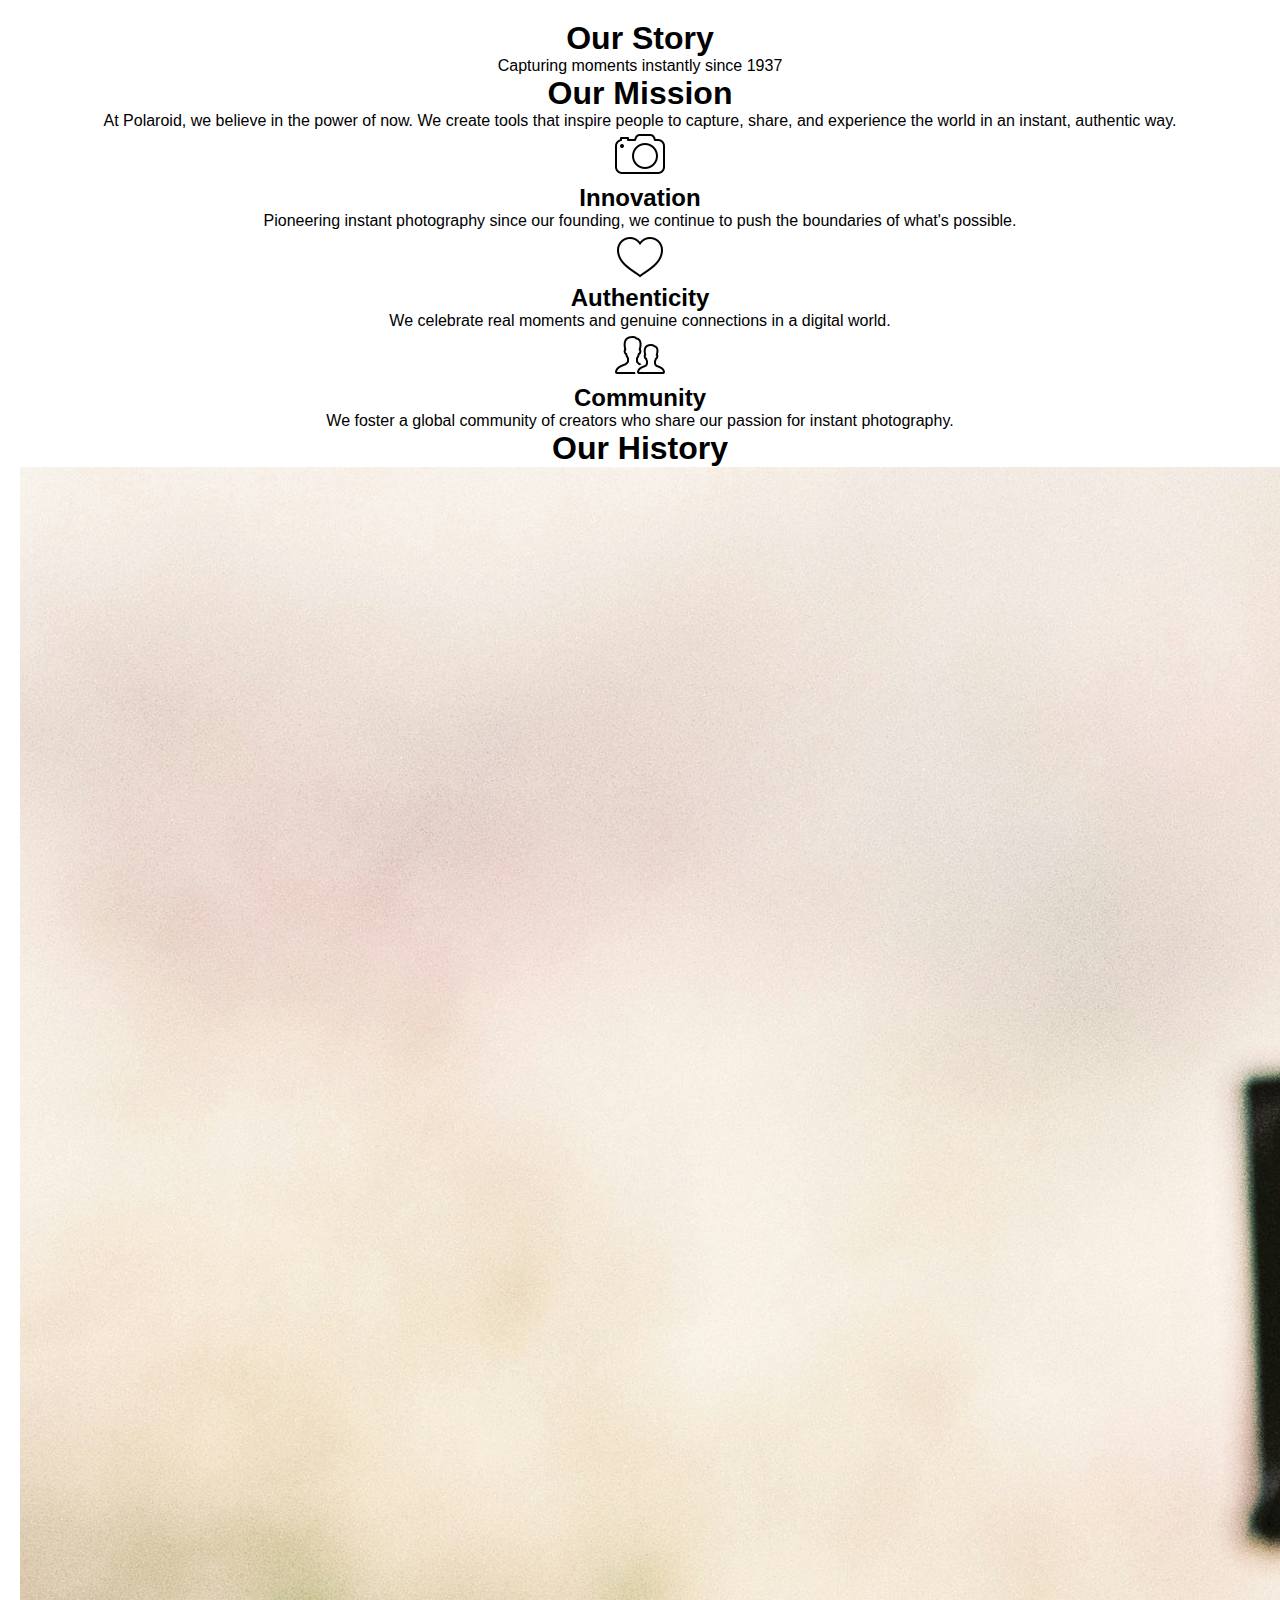
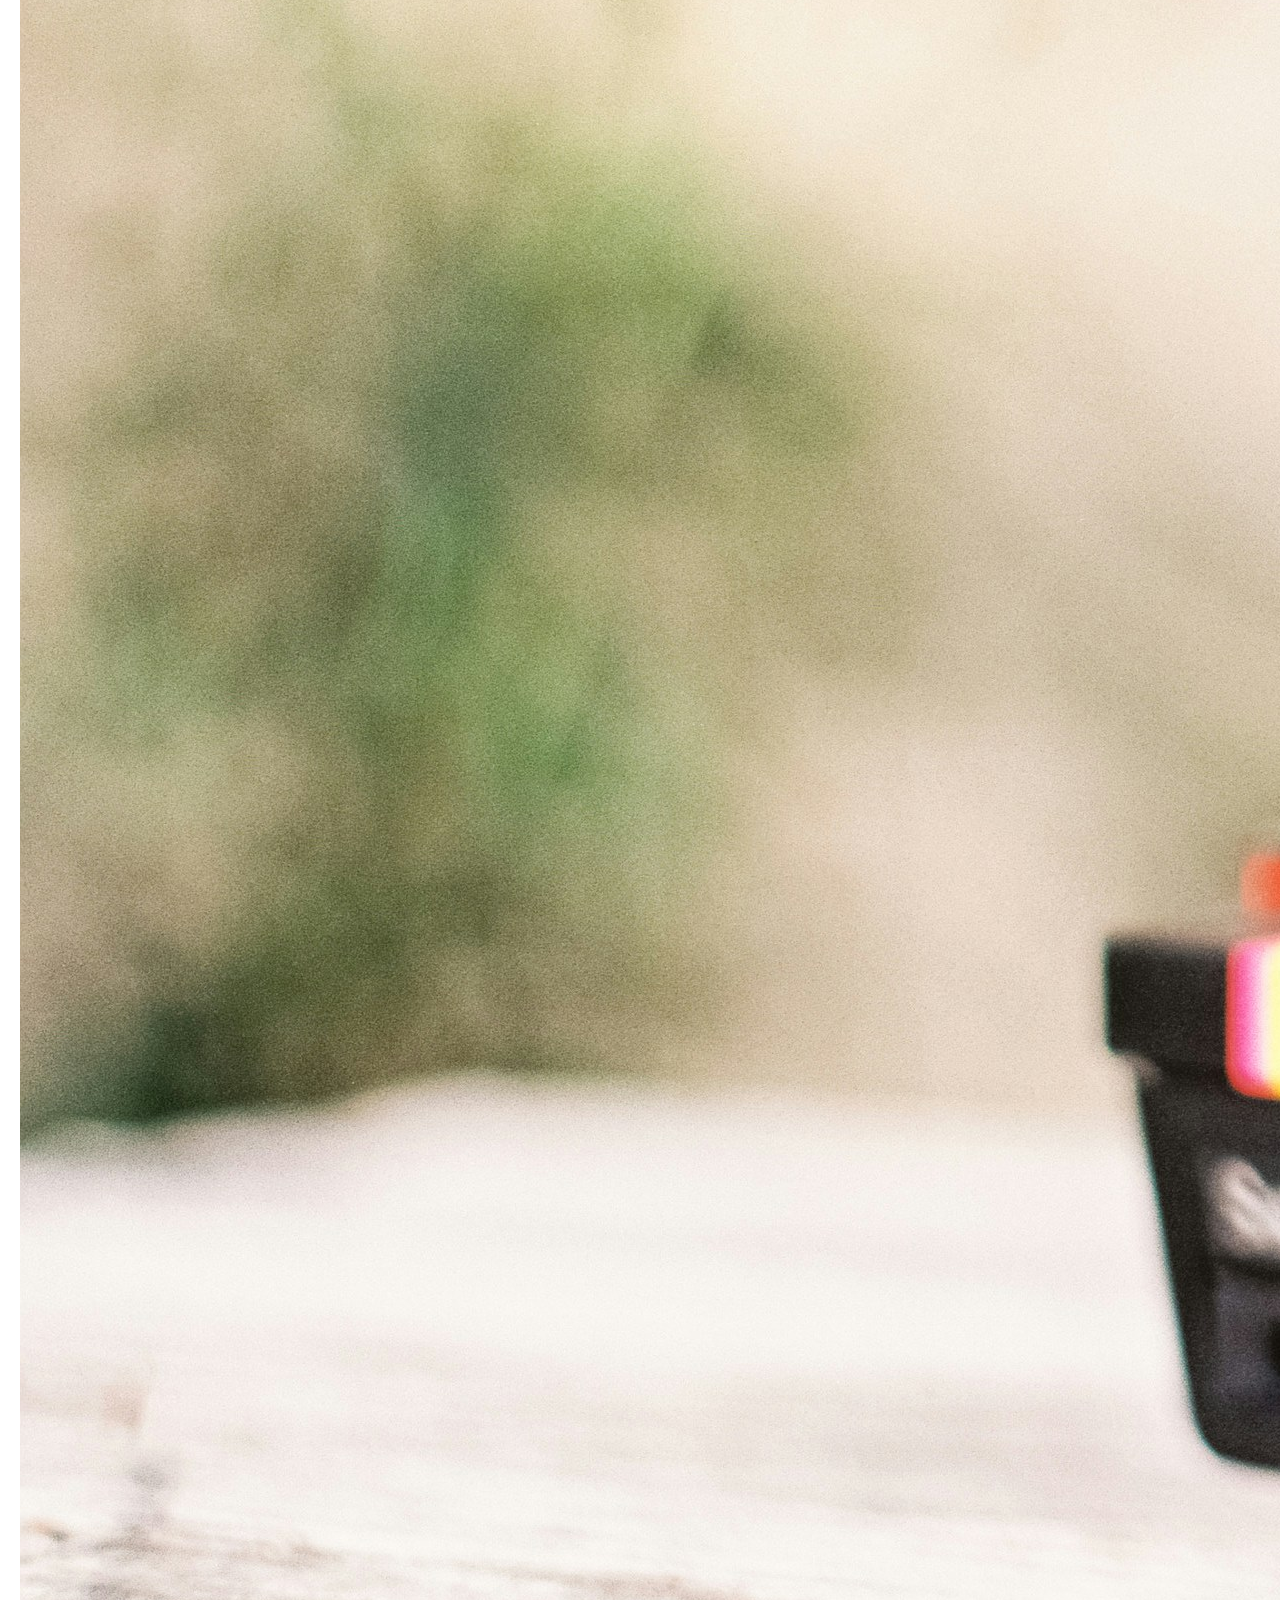
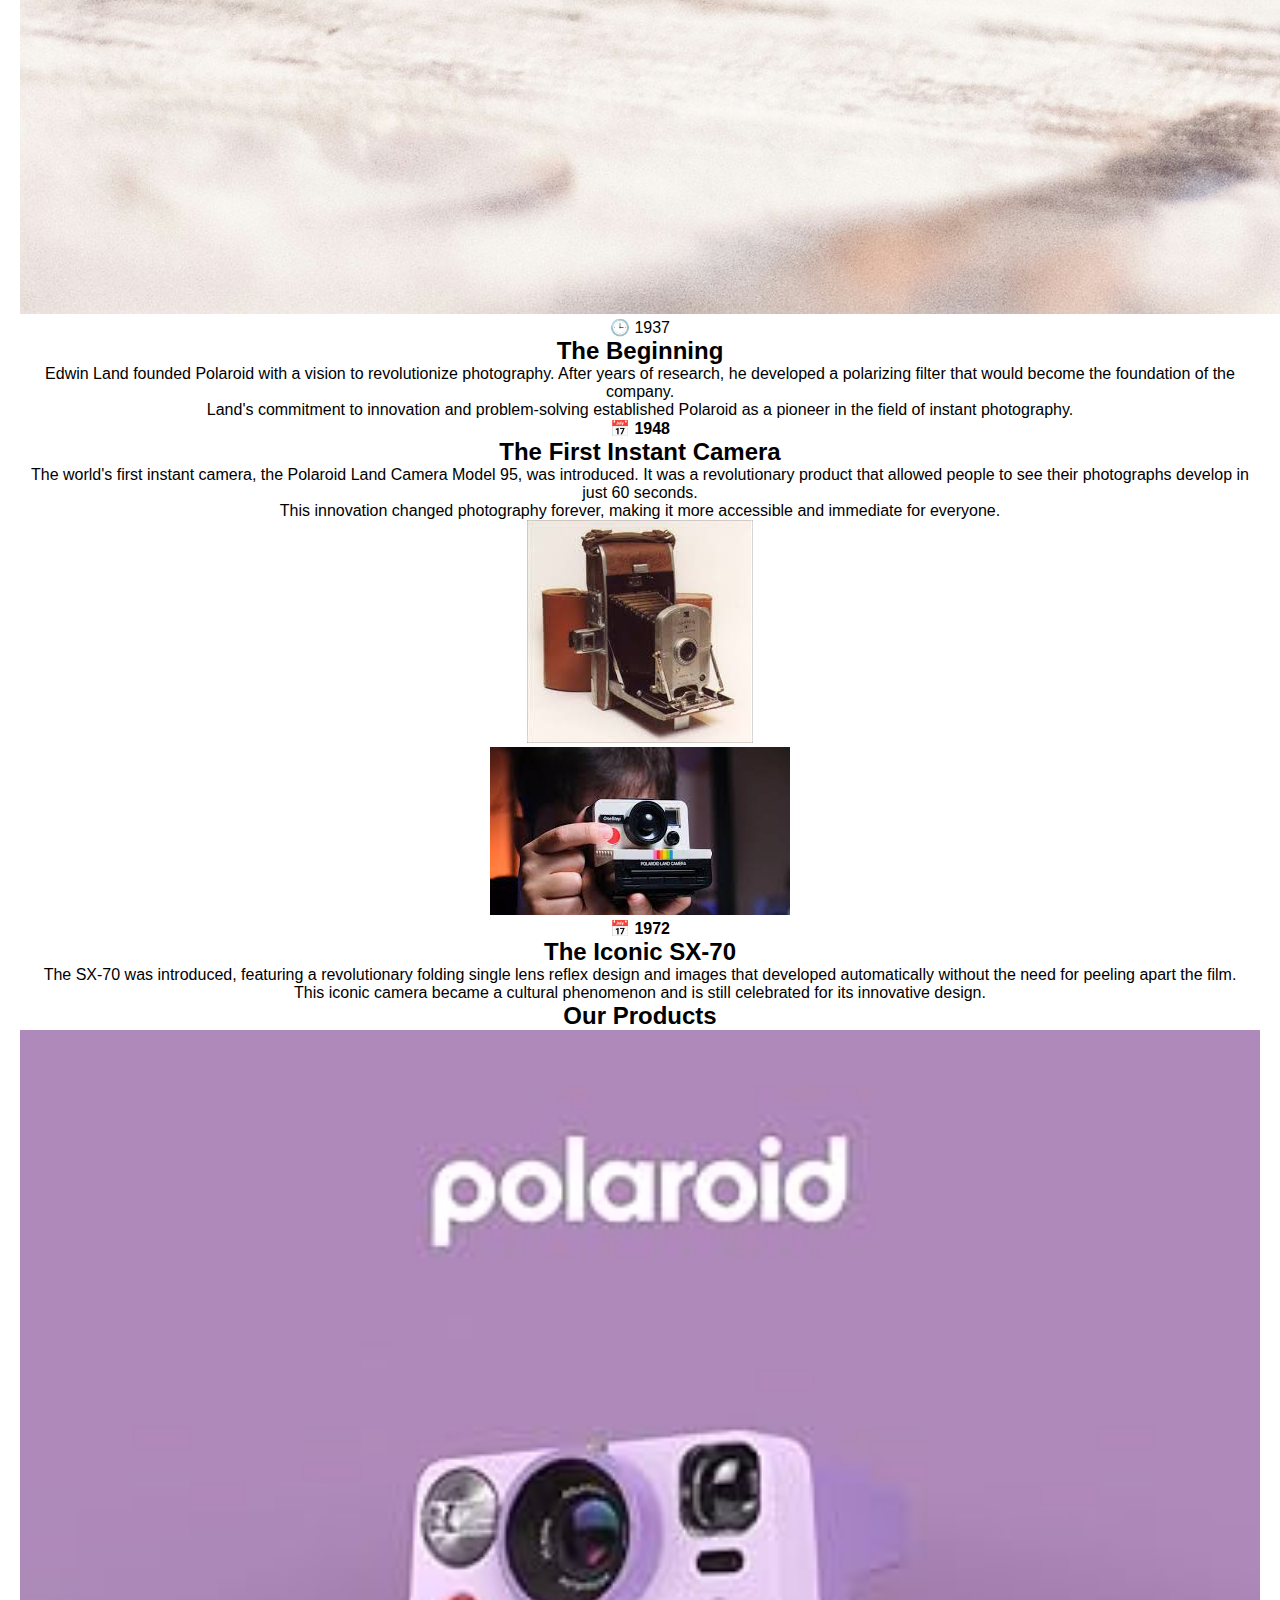
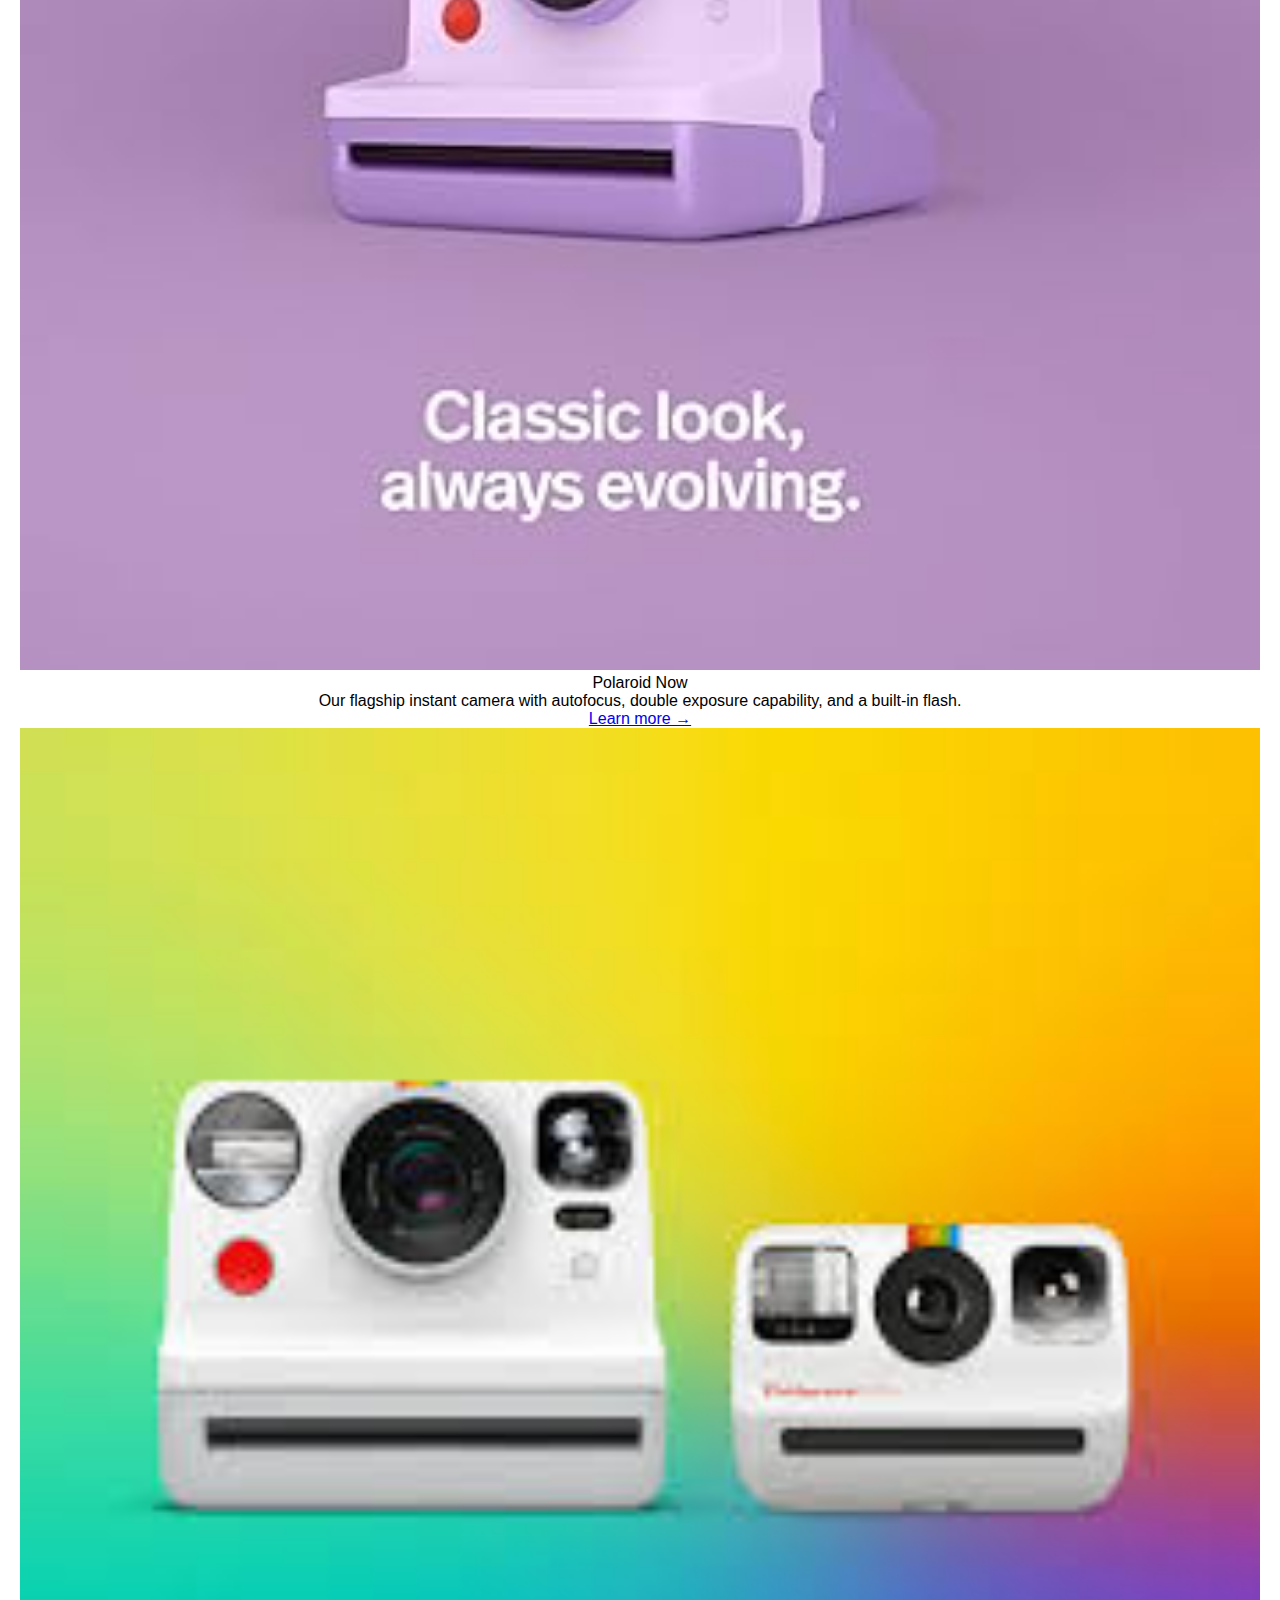
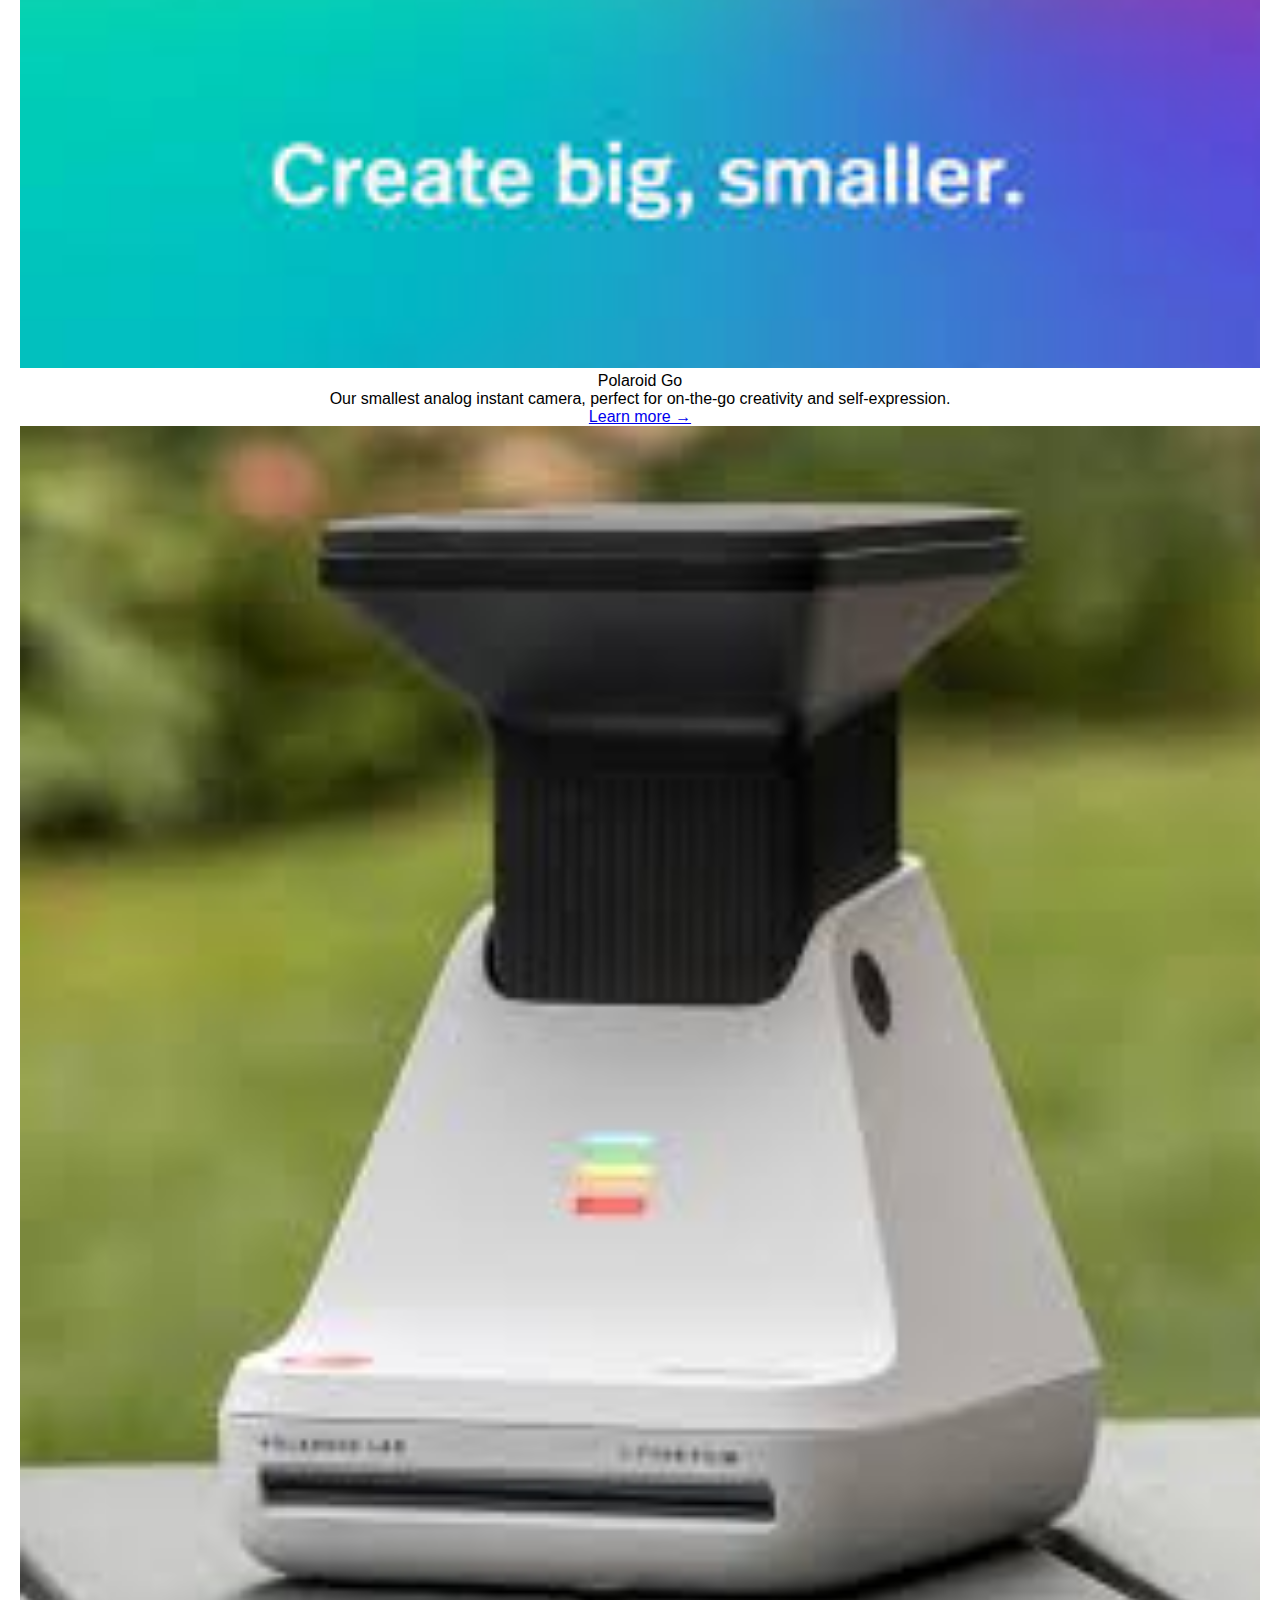
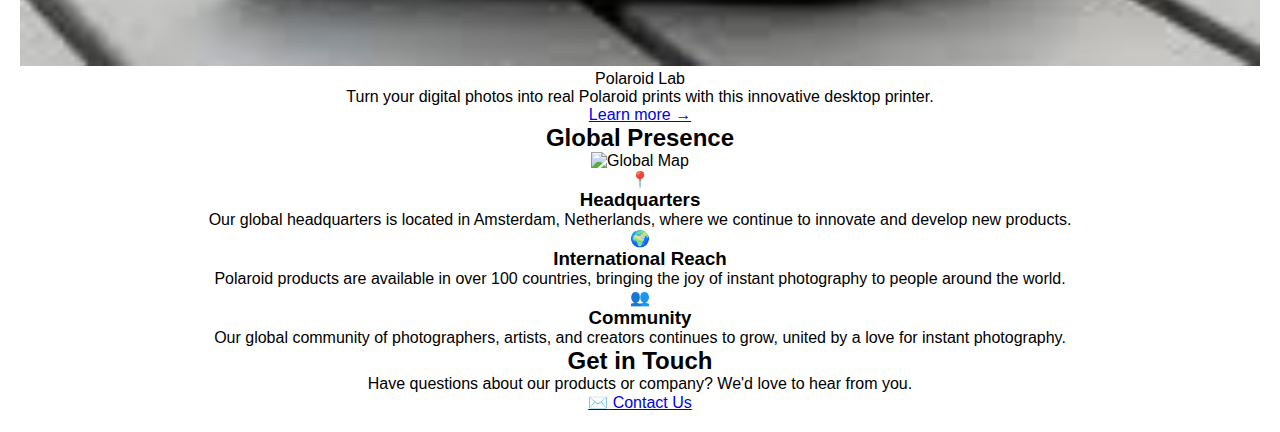
==== About/About.html @ 6f689ea4 "initial commit" ====
<!DOCTYPE html>
<html lang="en">
<head>
    <meta charset="UTF-8">
    <meta name="viewport" content="width=device-width, initial-scale=1.0">
    <title>About - Polaroid</title>
    <link rel="stylesheet" href="../Navbar/navbar.css"> 
    <link rel="stylesheet" href="about.css">
</head>
<body>

    <div id="navbar"></div>

    <!-- Hero Section -->
    <section class="hero">
        <div class="hero-overlay">
            <h1 class="hero-title">Our Story</h1>
            <p class="hero-subtitle">Capturing moments instantly since 1937</p>
        </div>
    </section>

    <!-- Mission Section -->
    <section class="mission">
        <h1 class="section-title">Our Mission</h1>
        <p class="mission-text">
            At Polaroid, we believe in the power of now. We create tools that inspire people to capture, share, and experience the world in an instant, authentic way.
        </p>

        <div class="card-container">
            <div class="card">
                <div class="card-icon"><img src="Images/logo1.png" alt="Innovation Icon"></div>
                <h2>Innovation</h2>
                <p>Pioneering instant photography since our founding, we continue to push the boundaries of what's possible.</p>
            </div>
            <div class="card">
                <div class="card-icon"><img src="Images/logo2.png" alt="Authenticity Icon"></div>
                <h2>Authenticity</h2>
                <p>We celebrate real moments and genuine connections in a digital world.</p>
            </div>
            <div class="card">
                <div class="card-icon"><img src="Images/logo3.png" alt="Community Icon"></div>
                <h2>Community</h2>
                <p>We foster a global community of creators who share our passion for instant photography.</p>
            </div>
        </div>
    </section>

    <!-- History Section -->
    <section class="history">
        <h1 class="section-title">Our History</h1>

        <div class="history-item">
            <div class="history-image">
                <img src="Images/Beginning.jpg" alt="Polaroid History">
            </div>
            <div class="history-text">
                <p class="history-year"><span>🕒</span> 1937</p>
                <h2 class="history-heading">The Beginning</h2>
                <p class="history-description">
                    Edwin Land founded Polaroid with a vision to revolutionize photography. After years of research, 
                    he developed a polarizing filter that would become the foundation of the company.
                </p>
                <p class="history-description">
                    Land's commitment to innovation and problem-solving established Polaroid as a pioneer 
                    in the field of instant photography.
                </p>
            </div>
        </div>

        <div class="history-item">
            <div class="history-text">
                <div class="history-year">📅 <strong>1948</strong></div>
                <h2 class="history-heading">The First Instant Camera</h2>
                <p class="history-description">
                    The world's first instant camera, the Polaroid Land Camera Model 95, was introduced.
                    It was a revolutionary product that allowed people to see their photographs develop
                    in just 60 seconds.
                </p>
                <p class="history-description">
                    This innovation changed photography forever, making it more accessible and immediate for everyone.
                </p>
            </div>
            <div class="history-image">
                <img src="Images/FirstCamera.jpg" alt="First Instant Camera">
            </div>
        </div>

        <div class="history-item">
            <div class="history-image">
                <img src="Images/IconicSX70.jpg" alt="SX-70 Camera">
            </div>
            <div class="history-text">
                <div class="history-year">📅 <strong>1972</strong></div>
                <h2 class="history-heading">The Iconic SX-70</h2>
                <p class="history-description">
                    The SX-70 was introduced, featuring a revolutionary folding single lens reflex design
                    and images that developed automatically without the need for peeling apart the film.
                </p>
                <p class="history-description">
                    This iconic camera became a cultural phenomenon and is still celebrated for its
                    innovative design.
                </p>
            </div>
        </div>

    </section>

    <!-- Products Section -->
    <section>
        <h2>Our Products</h2>

    <div class="product-container">
        <div class="product-card">
            <div class="product-image">
                <img src="Images/Latestcam.jpg" alt="Polaroid Now" width="100%">
            </div>
            <div class="product-title">Polaroid Now</div>
            <div class="product-description">
                Our flagship instant camera with autofocus, double exposure capability, and a built-in flash.
            </div>
            <a href="https://www.polaroid.com/cameras/now-camera" class="product-link">Learn more &rarr;</a>
        </div>

        <div class="product-card">
            <div class="product-image">
                <img src="Images/PolaroidGo.jpg" alt="Polaroid Go" width="100%">
            </div>
            <div class="product-title">Polaroid Go</div>
            <div class="product-description">
                Our smallest analog instant camera, perfect for on-the-go creativity and self-expression.
            </div>
            <a href="https://www.polaroid.com/products/go-polaroid-camera" class="product-link">Learn more &rarr;</a>
        </div>

        <div class="product-card">
            <div class="product-image">
                <img src="Images/PolaroidLab.jpg" alt="Polaroid Lab" width="100%">
            </div>
            <div class="product-title">Polaroid Lab</div>
            <div class="product-description">
                Turn your digital photos into real Polaroid prints with this innovative desktop printer.
            </div>
            <a href="https://www.polaroid.com/products/polaroid-lab" class="product-link">Learn more &rarr;</a>
        </div>
    </div>
    </section>

    <!-- Global Presence Section -->
    <section class="global-presence">
        <h2 class="section-title">Global Presence</h2>
        <div class="global-container">
            <div class="global-image">
                <img src="Images/globe.jpg" alt="Global Map" />
            </div>
            <div class="global-info">
                <div class="global-item">
                    <span class="global-icon">📍</span>
                    <div>
                        <h3 class="global-heading">Headquarters</h3>
                        <p class="global-description">
                            Our global headquarters is located in Amsterdam, Netherlands, where we continue to innovate and develop new products.
                        </p>
                    </div>
                </div>
                <div class="global-item">
                    <span class="global-icon">🌍</span>
                    <div>
                        <h3 class="global-heading">International Reach</h3>
                        <p class="global-description">
                            Polaroid products are available in over 100 countries, bringing the joy of instant photography to people around the world.
                        </p>
                    </div>
                </div>
                <div class="global-item">
                    <span class="global-icon">👥</span>
                    <div>
                        <h3 class="global-heading">Community</h3>
                        <p class="global-description">
                            Our global community of photographers, artists, and creators continues to grow, united by a love for instant photography.
                        </p>
                    </div>
                </div>
            </div>
        </div>
    </section>
    
    <!-- Get in Touch Section -->
    <section class="get-in-touch">
        <h2 class="contact-title">Get in Touch</h2>
        <p class="contact-description">
            Have questions about our products or company? We'd love to hear from you.
        </p>
        <div class="contact-buttons">
            <a href="/Contact/Contact.html" class="contact-btn contact-primary">
                <span class="contact-icon">✉️</span> Contact Us
            </a>
        </div>
    </section>
    
    

    <script src="about.js"></script>
</body>
</html>
---- Navbar/navbar.css ----
* {
    margin: 0;
    padding: 0;
    box-sizing: border-box;
    font-family: Arial, sans-serif;
}

body {
    background-color: #ffffff;
    text-align: center;
    padding: 20px;
}


.navbar {
    display: flex;
    justify-content: space-between;
    align-items: center;
    background: #ffffff;
    padding: 15px 20px;
    color: #010101;
}


.logo {
    font-size: 1.5rem;
    font-weight: bold;
}


.nav-links {
    list-style: none;
    display: flex;
}

.nav-links li {
    margin: 0 15px;
}

.nav-links a {
    text-decoration: none;
    color: rgb(63, 63, 63);
    font-size: 1.1rem;
    transition: 0.3s;
}

.nav-links a:hover {
    color: #ee72a6;
}

.menu-toggle {
    display: none;
    font-size: 1.8rem;
    cursor: pointer;
}


@media (max-width: 768px) {
    .nav-links {
        display: none;
        flex-direction: column;
        background: #444;
        position: absolute;
        top: 60px;
        right: 0;
        width: 200px;
        text-align: left;
        padding: 10px 0;
    }

    .nav-links li {
        margin: 10px 20px;
    }

    .menu-toggle {
        display: block;
    }

    .nav-active {
        display: flex;
    }
}
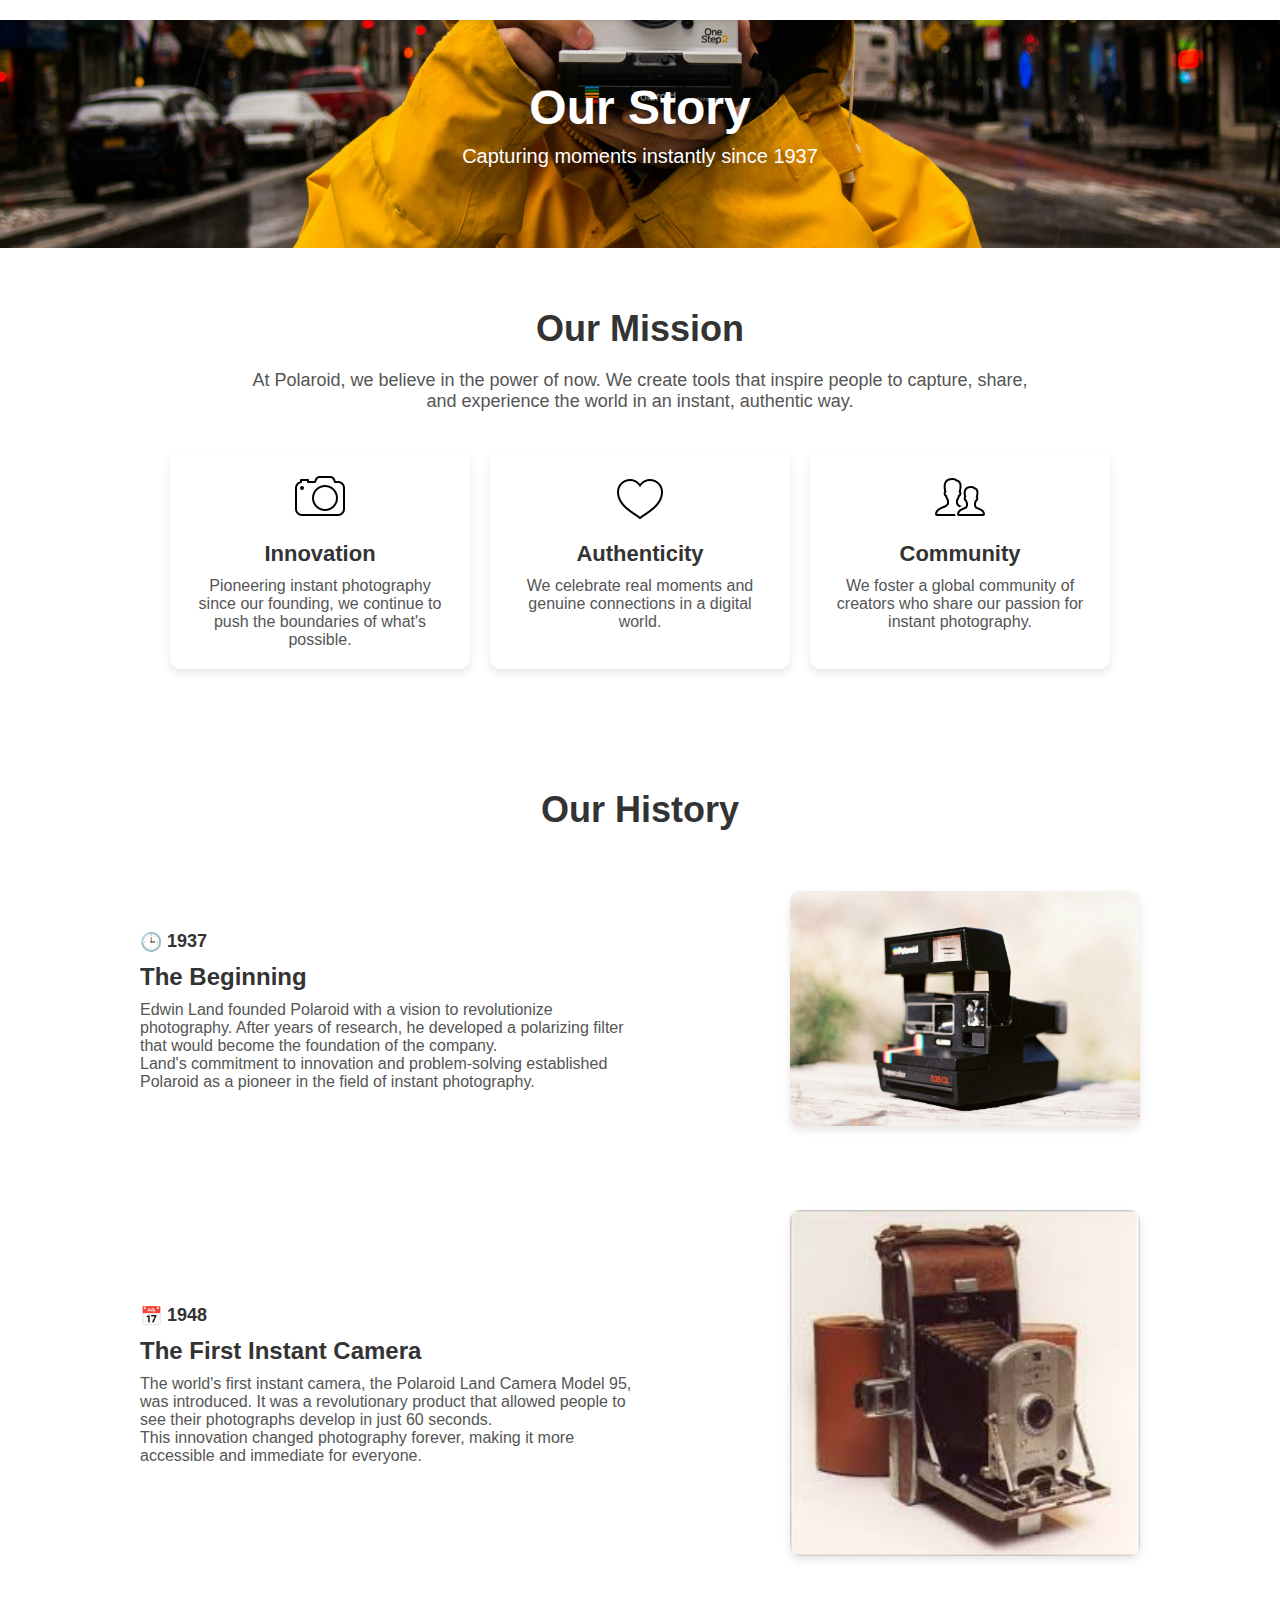
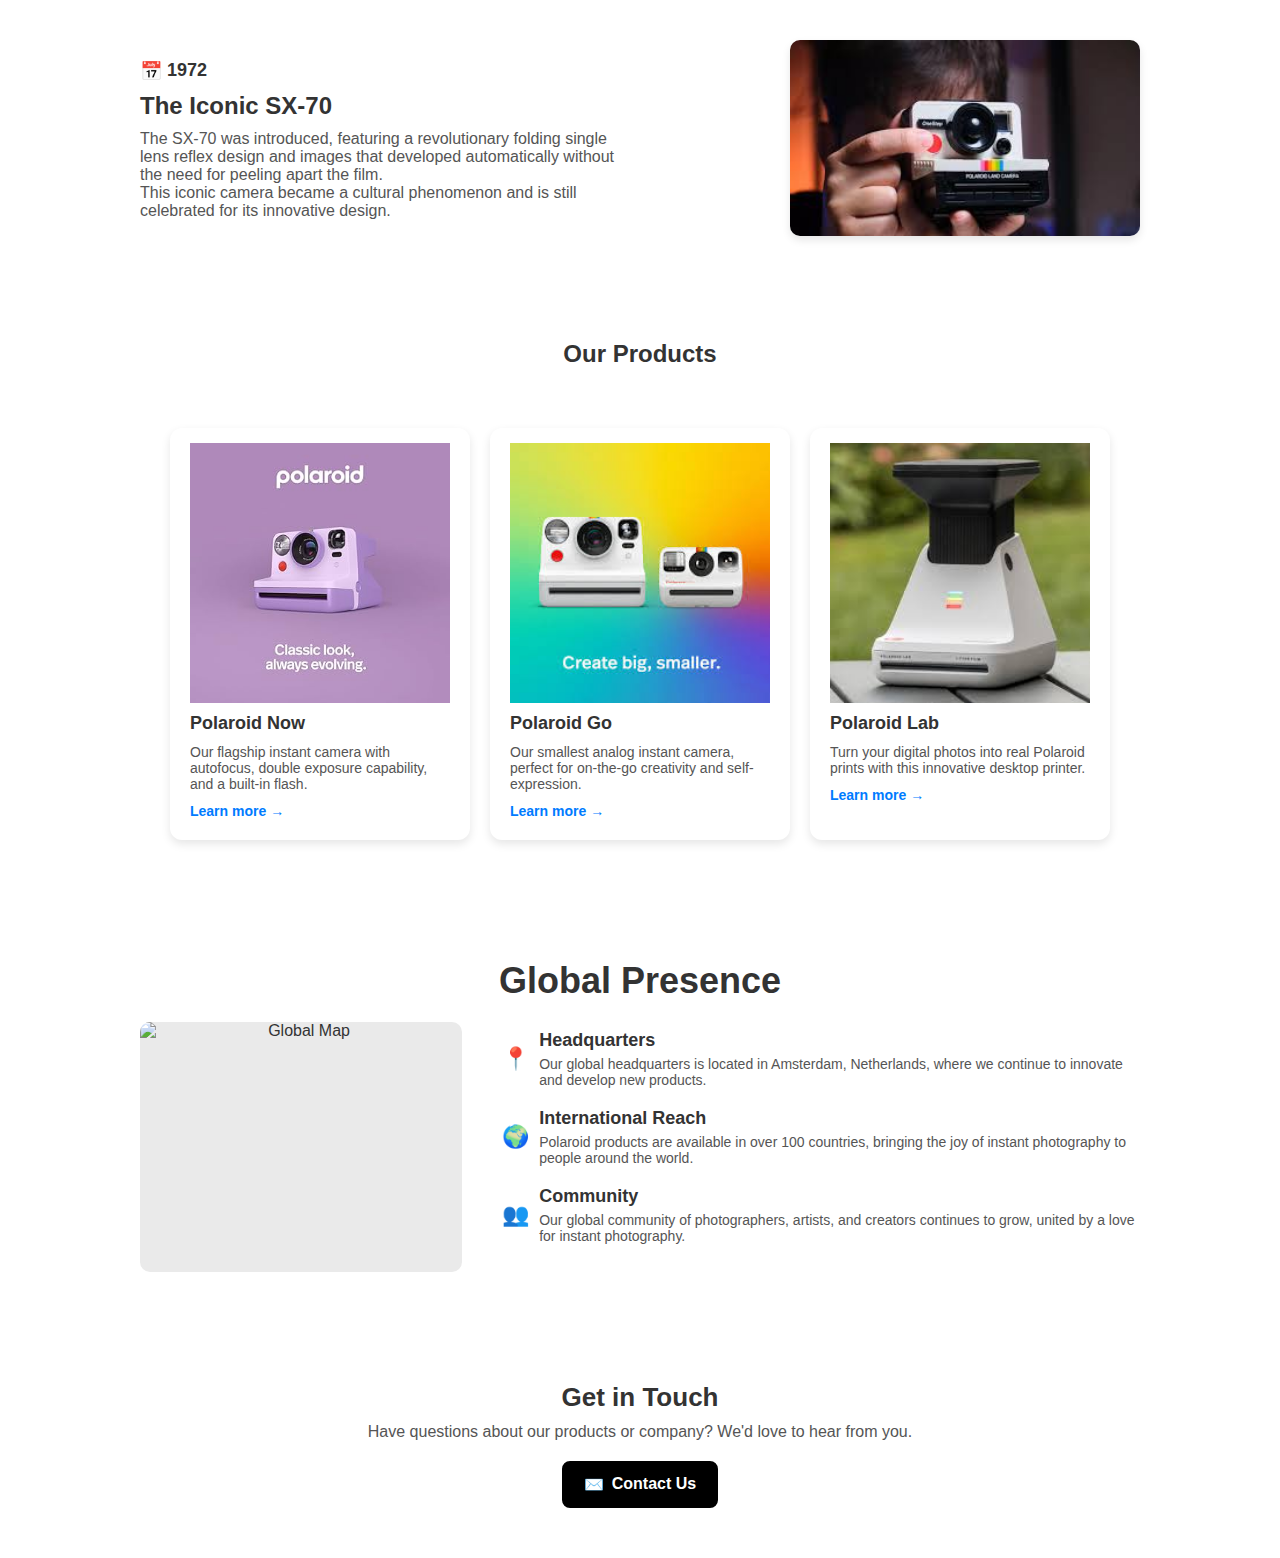
==== commit 6e86bee7: "Updated About.html content" ====
--- a/About/About.html
+++ b/About/About.html
@@ -5,7 +5,7 @@
     <meta name="viewport" content="width=device-width, initial-scale=1.0">
     <title>About - Polaroid</title>
     <link rel="stylesheet" href="../Navbar/navbar.css"> 
-    <link rel="stylesheet" href="about.css">
+    <link rel="stylesheet" href="About.css">
 </head>
 <body>
 
--- a/About/About.css
+++ b/About/About.css
@@ -0,0 +1,373 @@
+/* General Styling */
+body {
+    font-family: Arial, sans-serif;
+    margin: 0;
+    padding: 0;
+    color: #333;
+    background-color: #ffffff;
+    text-align: center;
+}
+
+#navbar {
+    position: fixed;
+    top: 0;
+    left: 0;
+    width: 100%;
+    background: white; 
+    z-index: 1000; 
+    padding: 10px 20px;
+    box-shadow: 0 2px 5px rgba(0, 0, 0, 0.1); 
+}
+
+/* Hero Section */
+.hero {
+    position: relative;
+    background: url('Images/image1.jpg') no-repeat center center;
+    background-size: cover;    
+    color: white;
+    padding: 80px 20px;
+    text-align: center;
+}
+
+.hero-overlay {
+    max-width: 800px;
+    margin: auto;
+}
+
+.hero-title {
+    font-size: 48px;
+    font-weight: bold;
+    margin-bottom: 10px;
+}
+
+.hero-subtitle {
+    font-size: 20px;
+    font-weight: 300;
+}
+
+/* Mission Section */
+.mission {
+    padding: 60px 20px;
+    background-color: #ffffff;
+}
+
+.section-title {
+    font-size: 36px;
+    font-weight: bold;
+    margin-bottom: 20px;
+}
+
+.mission-text {
+    font-size: 18px;
+    max-width: 800px;
+    margin: 0 auto 40px;
+    color: #555;
+}
+
+/* Card Section */
+.card-container {
+    display: flex;
+    justify-content: center;
+    gap: 20px;
+    flex-wrap: wrap;
+}
+
+.card {
+    background: #ffffff;
+    border-radius: 10px;
+    padding: 20px;
+    text-align: center;
+    width: 300px;
+    box-shadow: 0 4px 10px rgba(0, 0, 0, 0.1);
+    transition: transform 0.3s ease-in-out;
+}
+
+.card:hover {
+    transform: translateY(-5px);
+}
+
+.card-icon img {
+    width: 50px;
+    height: 50px;
+    margin-bottom: 15px;
+}
+
+.card h2 {
+    font-size: 22px;
+    font-weight: bold;
+    margin-bottom: 10px;
+}
+
+.card p {
+    font-size: 16px;
+    color: #555;
+}
+
+/* Our Products Section */
+.product-container {
+    display: flex;
+    justify-content: center;
+    gap: 20px;
+    flex-wrap: wrap;
+    padding: 60px 20px;
+    background-color: #ffffff;
+}
+
+.product-card {
+    background: white;
+    width: 300px;
+    border-radius: 12px;
+    padding: 20px;
+    text-align: left;
+    box-shadow: 0 4px 10px rgba(0, 0, 0, 0.1);
+    transition: transform 0.3s ease-in-out;
+}
+
+.product-card:hover {
+    transform: translateY(-5px);
+}
+
+.product-image {
+    width: 100%;
+    height: 250px;
+    background-color: #EAEAEA;
+    border-radius: 8px;
+    display: flex;
+    align-items: center;
+    justify-content: center;
+}
+
+.product-title {
+    font-size: 18px;
+    font-weight: bold;
+    margin: 15px 0 10px;
+}
+
+.product-description {
+    font-size: 14px;
+    color: #555;
+    margin-bottom: 10px;
+}
+
+.product-link {
+    font-size: 14px;
+    font-weight: bold;
+    color: #007BFF;
+    text-decoration: none;
+    display: inline-flex;
+    align-items: center;
+    gap: 5px;
+}
+
+.product-link:hover {
+    text-decoration: underline;
+}
+
+/* History Section */
+.history {
+    padding: 60px 20px;
+    background-color: #ffffff;
+}
+
+/* Individual History Items */
+.history-item {
+    display: flex;
+    align-items: center;
+    justify-content: space-between;
+    max-width: 1000px;
+    margin: auto;
+    gap: 30px;
+    padding: 40px 0;
+}
+
+/* Alternate History Layout for Even-Indexed Items */
+.history-item:nth-child(even) {
+    flex-direction: row-reverse;
+}
+
+/* History Image */
+.history-image img {
+    width: 350px;
+    height: auto;
+    border-radius: 10px;
+    box-shadow: 0 4px 8px rgba(0, 0, 0, 0.1);
+}
+
+/* History Text */
+.history-text {
+    text-align: left;
+    max-width: 500px;
+}
+
+/* Year Styling */
+.history-year {
+    font-size: 18px;
+    font-weight: bold;
+    display: flex;
+    align-items: center;
+    gap: 5px;
+}
+
+/* Heading & Description */
+.history-heading {
+    font-size: 24px;
+    font-weight: bold;
+    margin: 10px 0;
+}
+
+.history-description {
+    font-size: 16px;
+    color: #555;
+}
+
+/* Responsive Design */
+@media (max-width: 768px) {
+    .history-item {
+        flex-direction: column !important;
+        text-align: center;
+    }
+
+    .history-text {
+        text-align: center;
+    }
+
+    .history-image img {
+        width: 100%;
+        max-width: 400px;
+    }
+}
+
+/* Global Presence Section */
+.global-presence {
+    padding: 60px 20px;
+    background-color: #ffffff;
+    text-align: center;
+}
+
+.global-container {
+    display: flex;
+    align-items: center;
+    justify-content: center;
+    gap: 40px;
+    max-width: 1000px;
+    margin: auto;
+}
+
+.global-image {
+    width: 400px;
+    height: 250px;
+    background-color: #EAEAEA;
+    display: flex;
+    align-items: center;
+    justify-content: center;
+    border-radius: 10px;
+}
+
+.global-image img {
+    width: 100%;
+    height: 100%;
+    object-fit: cover;
+    border-radius: 10px;
+}
+
+.global-info {
+    text-align: left;
+}
+
+.global-item {
+    display: flex;
+    align-items: center;
+    gap: 10px;
+    margin-bottom: 20px;
+}
+
+.global-icon {
+    font-size: 22px;
+}
+
+.global-heading {
+    font-size: 18px;
+    font-weight: bold;
+    margin-bottom: 5px;
+}
+
+.global-description {
+    font-size: 14px;
+    color: #555;
+}
+
+/* Responsive Design */
+@media (max-width: 768px) {
+    .global-container {
+        flex-direction: column;
+        text-align: center;
+    }
+
+    .global-info {
+        text-align: center;
+    }
+}
+
+
+/* Get in Touch Section */
+.get-in-touch {
+    text-align: center;
+    padding: 50px 20px;
+}
+
+.contact-title {
+    font-size: 26px;
+    font-weight: bold;
+    margin-bottom: 10px;
+}
+
+.contact-description {
+    font-size: 16px;
+    color: #555;
+    margin-bottom: 20px;
+}
+
+.contact-buttons {
+    display: flex;
+    justify-content: center;
+    gap: 15px;
+}
+
+.contact-btn {
+    display: flex;
+    align-items: center;
+    gap: 8px;
+    font-size: 16px;
+    font-weight: bold;
+    text-decoration: none;
+    padding: 12px 20px;
+    border-radius: 8px;
+    transition: 0.3s ease-in-out;
+}
+
+.contact-primary {
+    background-color: black;
+    color: white;
+    border: 2px solid black;
+}
+
+.contact-primary:hover {
+    background-color: #333;
+}
+
+.contact-secondary {
+    background-color: white;
+    color: black;
+    border: 2px solid black;
+}
+
+.contact-secondary:hover {
+    background-color: #f4f4f4;
+}
+
+/* Responsive Design */
+@media (max-width: 600px) {
+    .contact-buttons {
+        flex-direction: column;
+    }
+}
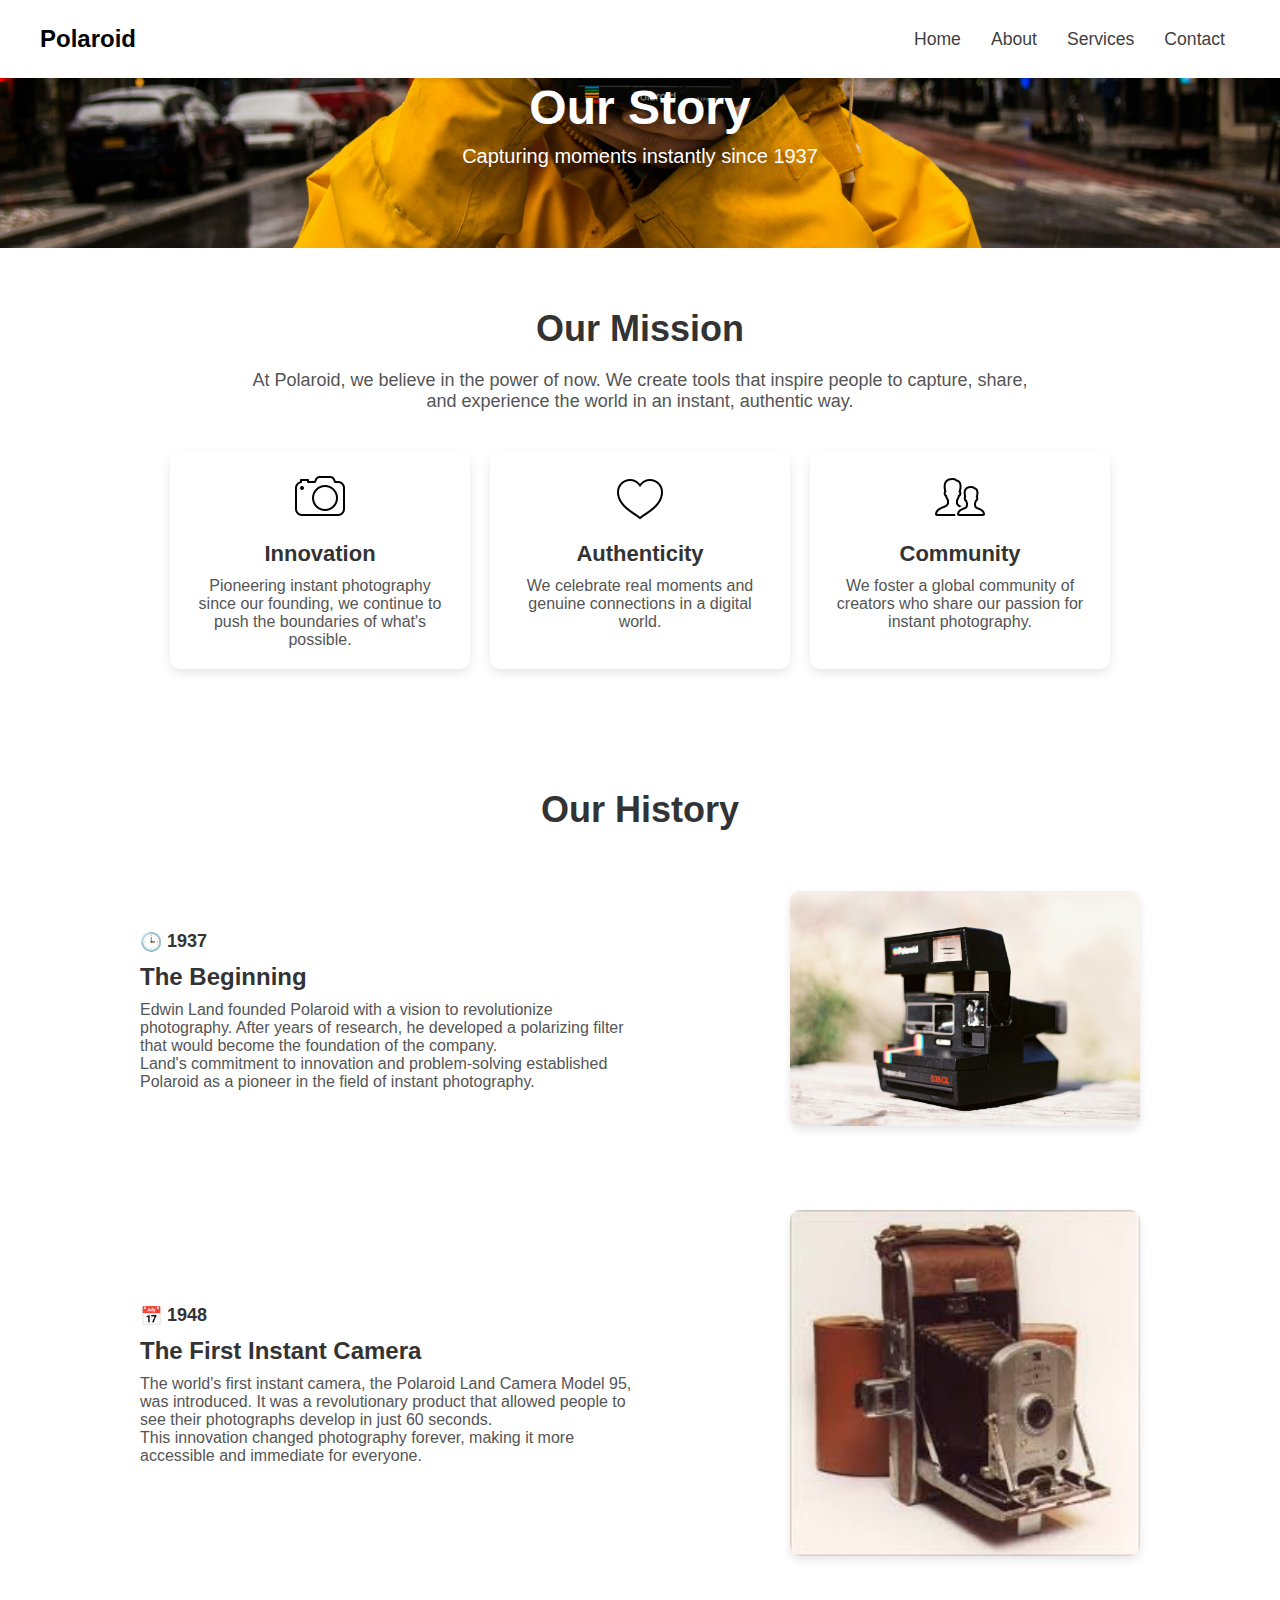
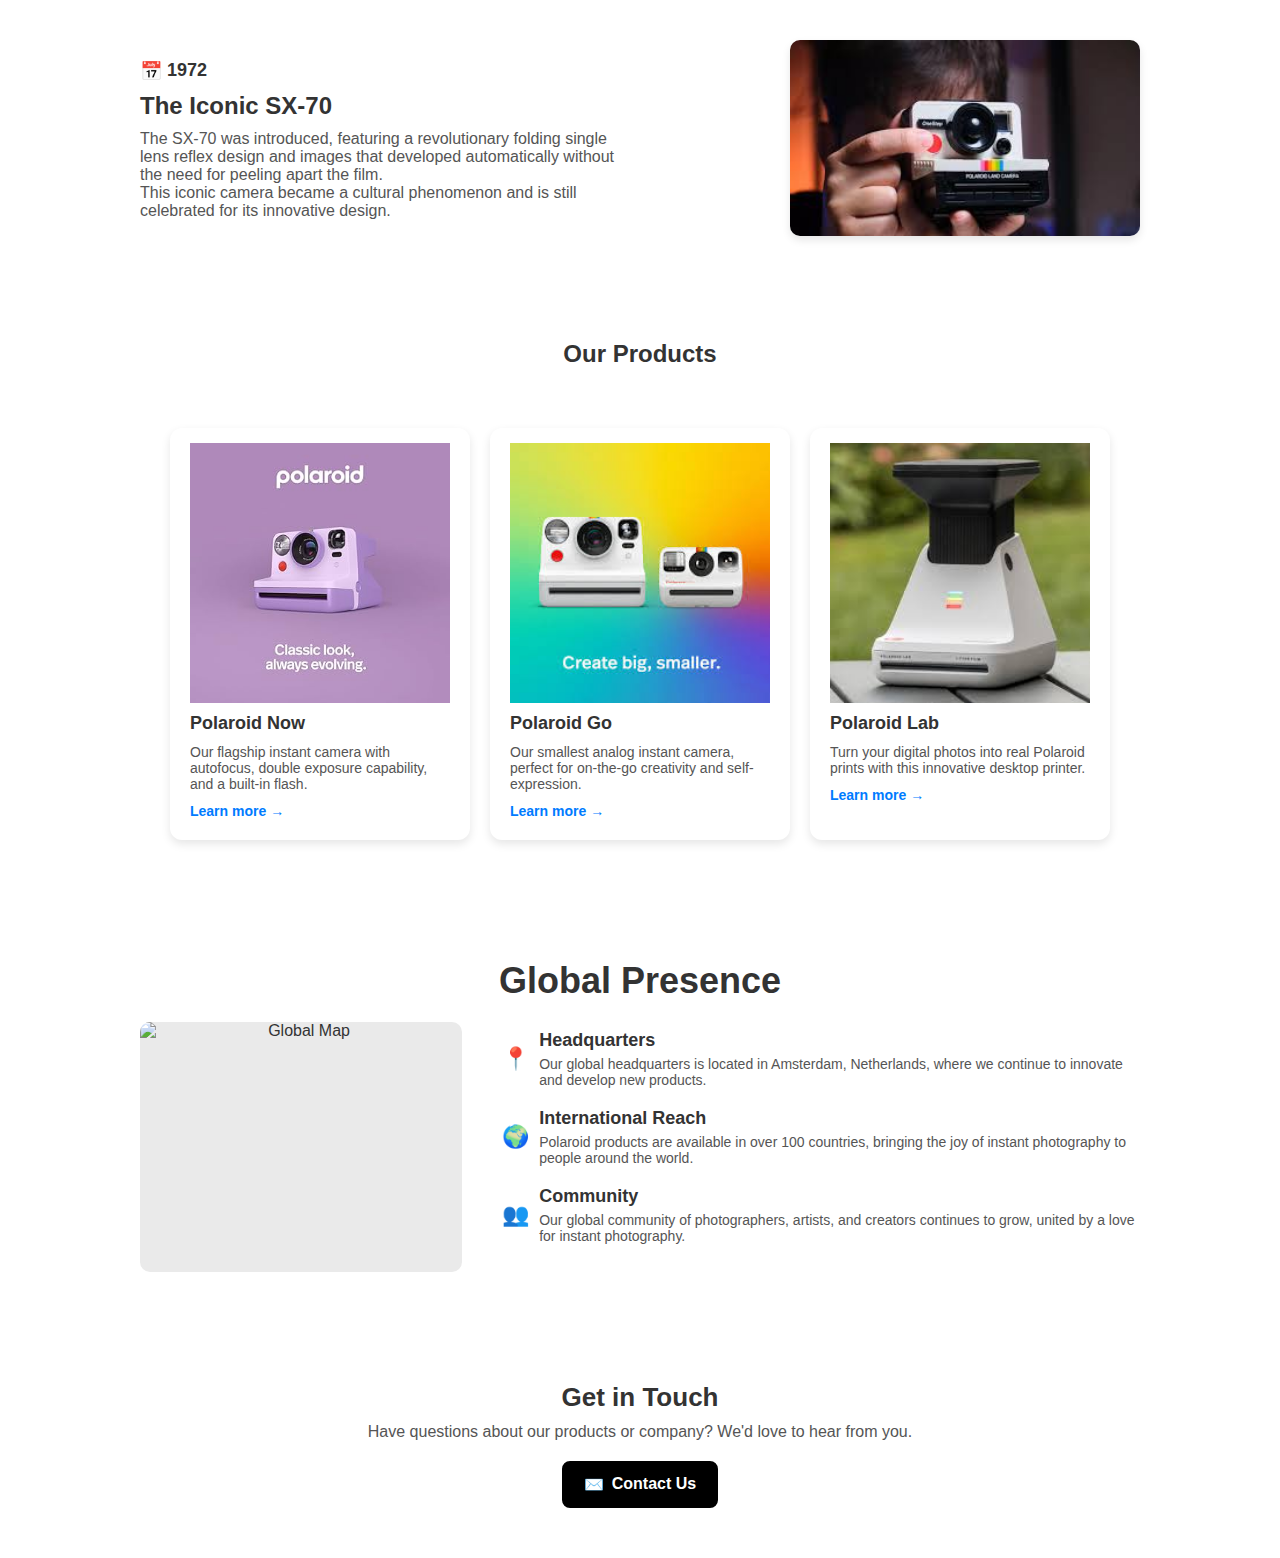
==== commit 80fa7caf: "Updated 4" ====
--- a/About/About.html
+++ b/About/About.html
@@ -199,6 +199,6 @@
     
     
 
-    <script src="about.js"></script>
+    <script src="About.js"></script>
 </body>
 </html>
